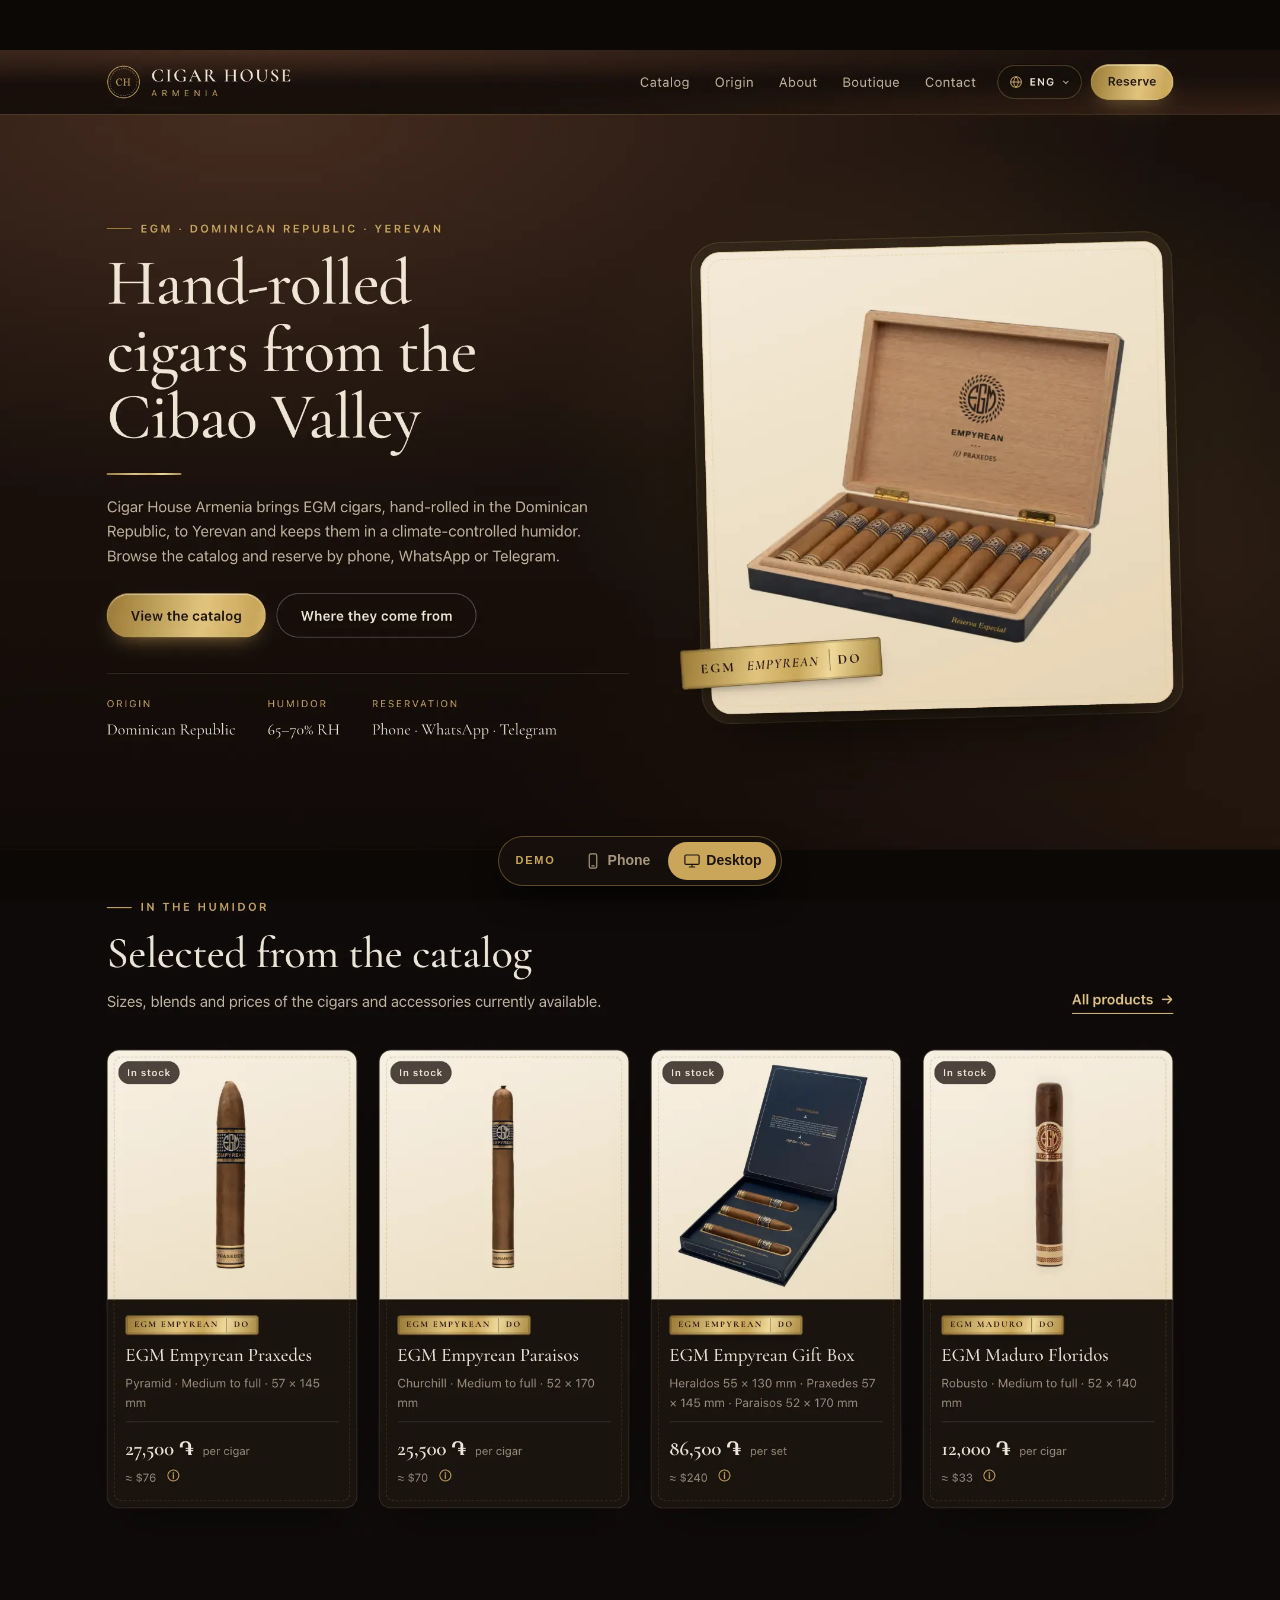
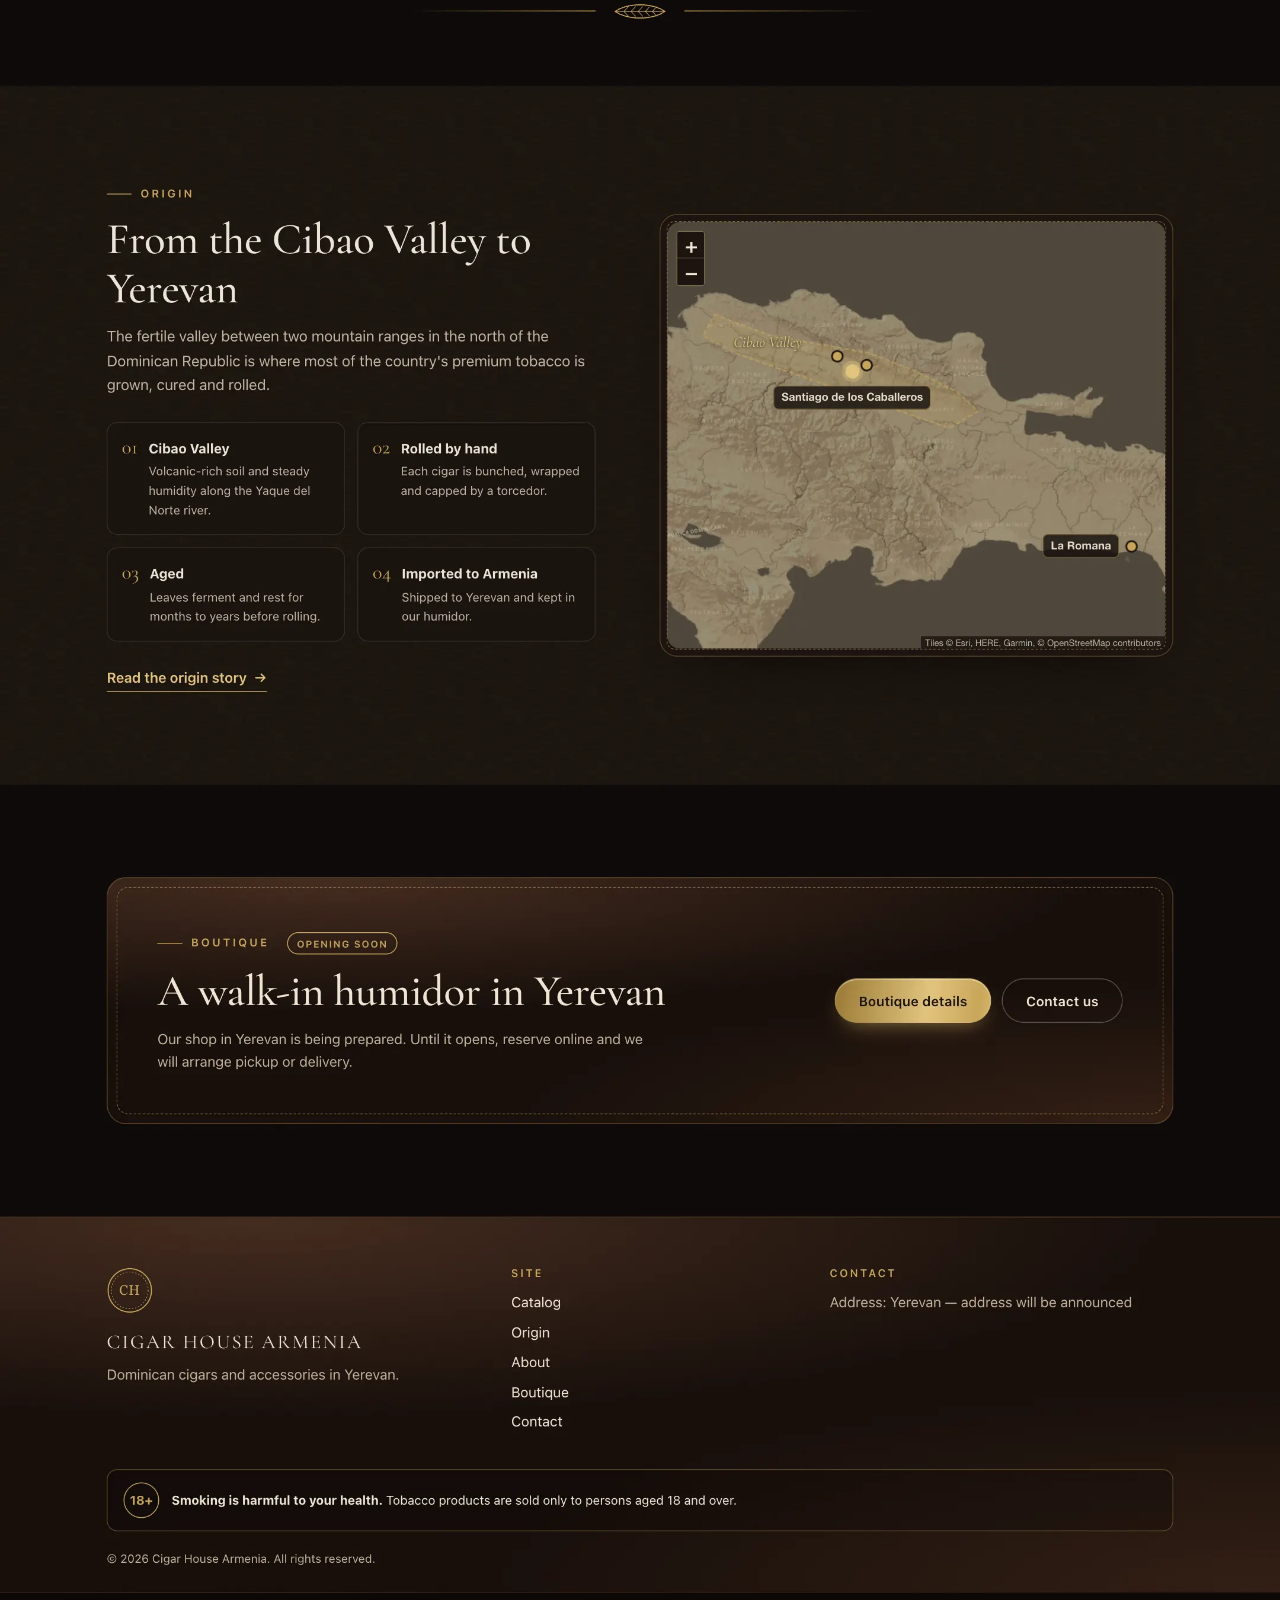
==== cigar-house/index.html @ 589b7ca7 "Add Cigar House Armenia screenshot demo Co-Authored-By: Claude Opus 5.5 <noreply@anthropic.com>" ====
<!doctype html>
<html lang="en">
  <head>
    <meta charset="utf-8" />
    <meta name="viewport" content="width=device-width, initial-scale=1, viewport-fit=cover" />
    <meta name="robots" content="noindex, nofollow, noarchive" />
    <meta name="theme-color" content="#120d0a" />
    <title>Cigar House Armenia · Demo</title>
    <link rel="icon" href="data:image/svg+xml,%3Csvg xmlns='http://www.w3.org/2000/svg' viewBox='0 0 64 64'%3E%3Ccircle cx='32' cy='32' r='30' fill='%23120d0a' stroke='%23c9a65a' stroke-width='3'/%3E%3Ctext x='32' y='41' text-anchor='middle' font-family='Georgia,serif' font-size='24' fill='%23c9a65a'%3ECH%3C/text%3E%3C/svg%3E" />
    <link rel="stylesheet" href="style.css" />
  </head>
  <body>
    <div id="app" class="app" aria-live="polite"></div>

    <div class="switch" role="group" aria-label="Preview size">
      <span class="switch__tag">Demo</span>
      <button type="button" class="switch__btn" data-view="mobile" aria-pressed="false">
        <svg viewBox="0 0 24 24" aria-hidden="true"><rect x="7" y="2.5" width="10" height="19" rx="2.2" /><path d="M10.5 18.5h3" /></svg>
        Phone
      </button>
      <button type="button" class="switch__btn" data-view="desktop" aria-pressed="false">
        <svg viewBox="0 0 24 24" aria-hidden="true"><rect x="2.5" y="4" width="19" height="12.5" rx="1.6" /><path d="M8.5 20h7M12 16.5V20" /></svg>
        Desktop
      </button>
    </div>

    <div id="toast" class="toast" role="status" hidden></div>
    <noscript><p class="noscript">This demo needs JavaScript.</p></noscript>
    <script src="app.js" defer></script>
  </body>
</html>
---- cigar-house/style.css ----
:root {
  --bg: #0b0806;
  --panel: #1d1410;
  --gold: #c9a65a;
  --gold-bright: #e2c47e;
  --ink: #efe5d3;
  --muted: #a8977f;
  color-scheme: dark;
}
* {
  box-sizing: border-box;
}
html,
body {
  margin: 0;
  background: var(--bg);
  color: var(--ink);
  font: 15px/1.4 -apple-system, BlinkMacSystemFont, "Segoe UI", Roboto, Arial, sans-serif;
  -webkit-tap-highlight-color: transparent;
}
body {
  min-height: 100dvh;
  padding-bottom: calc(84px + env(safe-area-inset-bottom));
}
img {
  display: block;
  width: 100%;
  height: auto;
  user-select: none;
  -webkit-user-drag: none;
  -webkit-touch-callout: none;
}

/* ---------- Page frame ---------- */
.frame {
  position: relative;
  margin: 0 auto;
  background: #0f0b09;
}
.frame--desktop {
  width: min(100%, 1440px);
}
.frame--mobile {
  width: 100%;
}
/* Phone view on a large screen: a phone-width column with a soft frame. */
@media (min-width: 560px) {
  .frame--mobile {
    width: 390px;
    margin-top: 28px;
    border-radius: 28px;
    overflow: clip;
    box-shadow:
      0 0 0 10px #17110d,
      0 0 0 11px rgba(201, 166, 90, 0.35),
      0 40px 80px -20px rgba(0, 0, 0, 0.9);
  }
}
.hdr {
  position: sticky;
  top: 0;
  z-index: 20;
}
.page-body {
  position: relative;
}
.layer {
  position: absolute;
  inset: 0;
}

/* ---------- Click areas ---------- */
.hs {
  position: absolute;
  display: block;
  border-radius: 8px;
  cursor: pointer;
  background: transparent;
  border: 0;
  padding: 0;
  outline-offset: 2px;
  transition: box-shadow 0.15s ease, background-color 0.15s ease;
}
@media (hover: hover) {
  .hs:hover {
    box-shadow: inset 0 0 0 2px rgba(226, 196, 126, 0.55);
    background: rgba(226, 196, 126, 0.06);
  }
}
.hs:focus-visible {
  outline: 2px solid var(--gold-bright);
}
/* Tap outside any link: briefly show where the clickable areas are. */
.hint .hs {
  box-shadow: inset 0 0 0 2px rgba(226, 196, 126, 0.75);
  background: rgba(226, 196, 126, 0.12);
}

/* Pre-captured states (taste chart thirds) */
.state {
  position: absolute;
}
.state img {
  position: absolute;
  inset: 0;
  height: 100%;
}

/* ---------- Overlays ---------- */
.overlay {
  position: fixed;
  inset: 0;
  z-index: 50;
  overflow-y: auto;
  overscroll-behavior: contain;
}
.overlay__backdrop {
  position: fixed;
  inset: 0;
  background: rgba(6, 4, 3, 0.62);
  border: 0;
  padding: 0;
  cursor: default;
}
.drawer {
  position: relative;
  width: 100%;
  margin: 0 auto;
  pointer-events: none;
}
@media (min-width: 560px) {
  .drawer {
    width: 390px;
    margin-top: 28px;
  }
}
.drawer__panel {
  position: absolute;
  top: 0;
  min-height: 100dvh;
  background: linear-gradient(180deg, #2a1c15, #1d1410 60%);
  pointer-events: auto;
  box-shadow: -20px 0 50px rgba(0, 0, 0, 0.6);
}
.langmenu {
  position: absolute;
  z-index: 30;
  border-radius: 12px;
  overflow: hidden;
  box-shadow: 0 24px 48px -16px rgba(0, 0, 0, 0.85);
}

/* Age gate */
.gate {
  position: fixed;
  inset: 0;
  z-index: 60;
  display: grid;
  place-items: center;
  background: var(--bg);
}
.gate__box {
  position: relative;
  width: min(100vw, 100dvh * var(--ar));
  aspect-ratio: var(--ar);
}
@media (min-width: 560px) {
  .gate--mobile .gate__box {
    width: min(390px, 100dvh * var(--ar));
    border-radius: 28px;
    overflow: hidden;
    box-shadow: 0 0 0 10px #17110d, 0 0 0 11px rgba(201, 166, 90, 0.35);
  }
}

/* ---------- Phone / Desktop switch ---------- */
.switch {
  position: fixed;
  left: 50%;
  bottom: calc(14px + env(safe-area-inset-bottom));
  z-index: 70;
  display: flex;
  align-items: center;
  gap: 4px;
  padding: 5px;
  transform: translateX(-50%);
  border-radius: 999px;
  border: 1px solid rgba(201, 166, 90, 0.4);
  background: rgba(23, 17, 13, 0.92);
  backdrop-filter: blur(10px);
  -webkit-backdrop-filter: blur(10px);
  box-shadow: 0 14px 34px -10px rgba(0, 0, 0, 0.9);
}
.switch__tag {
  padding: 0 10px 0 12px;
  color: var(--gold);
  font-size: 11px;
  font-weight: 700;
  letter-spacing: 0.16em;
  text-transform: uppercase;
}
.switch__btn {
  display: inline-flex;
  align-items: center;
  gap: 6px;
  height: 38px;
  padding: 0 14px;
  border: 0;
  border-radius: 999px;
  background: transparent;
  color: var(--muted);
  font: inherit;
  font-size: 14px;
  font-weight: 600;
  cursor: pointer;
}
.switch__btn svg {
  width: 18px;
  height: 18px;
  fill: none;
  stroke: currentColor;
  stroke-width: 1.6;
  stroke-linecap: round;
}
.switch__btn[aria-pressed="true"] {
  background: var(--gold);
  color: #1d1410;
}

/* ---------- Toast ---------- */
.toast {
  position: fixed;
  left: 50%;
  bottom: calc(76px + env(safe-area-inset-bottom));
  z-index: 80;
  width: max-content;
  max-width: min(92vw, 440px);
  padding: 12px 16px;
  transform: translateX(-50%);
  border-radius: 12px;
  border: 1px solid rgba(201, 166, 90, 0.4);
  background: var(--panel);
  color: var(--ink);
  font-size: 14px;
  text-align: center;
  box-shadow: 0 18px 40px -12px rgba(0, 0, 0, 0.9);
}
.toast[hidden] {
  display: none;
}

.loading,
.noscript {
  padding: 40vh 20px 0;
  color: var(--muted);
  text-align: center;
}
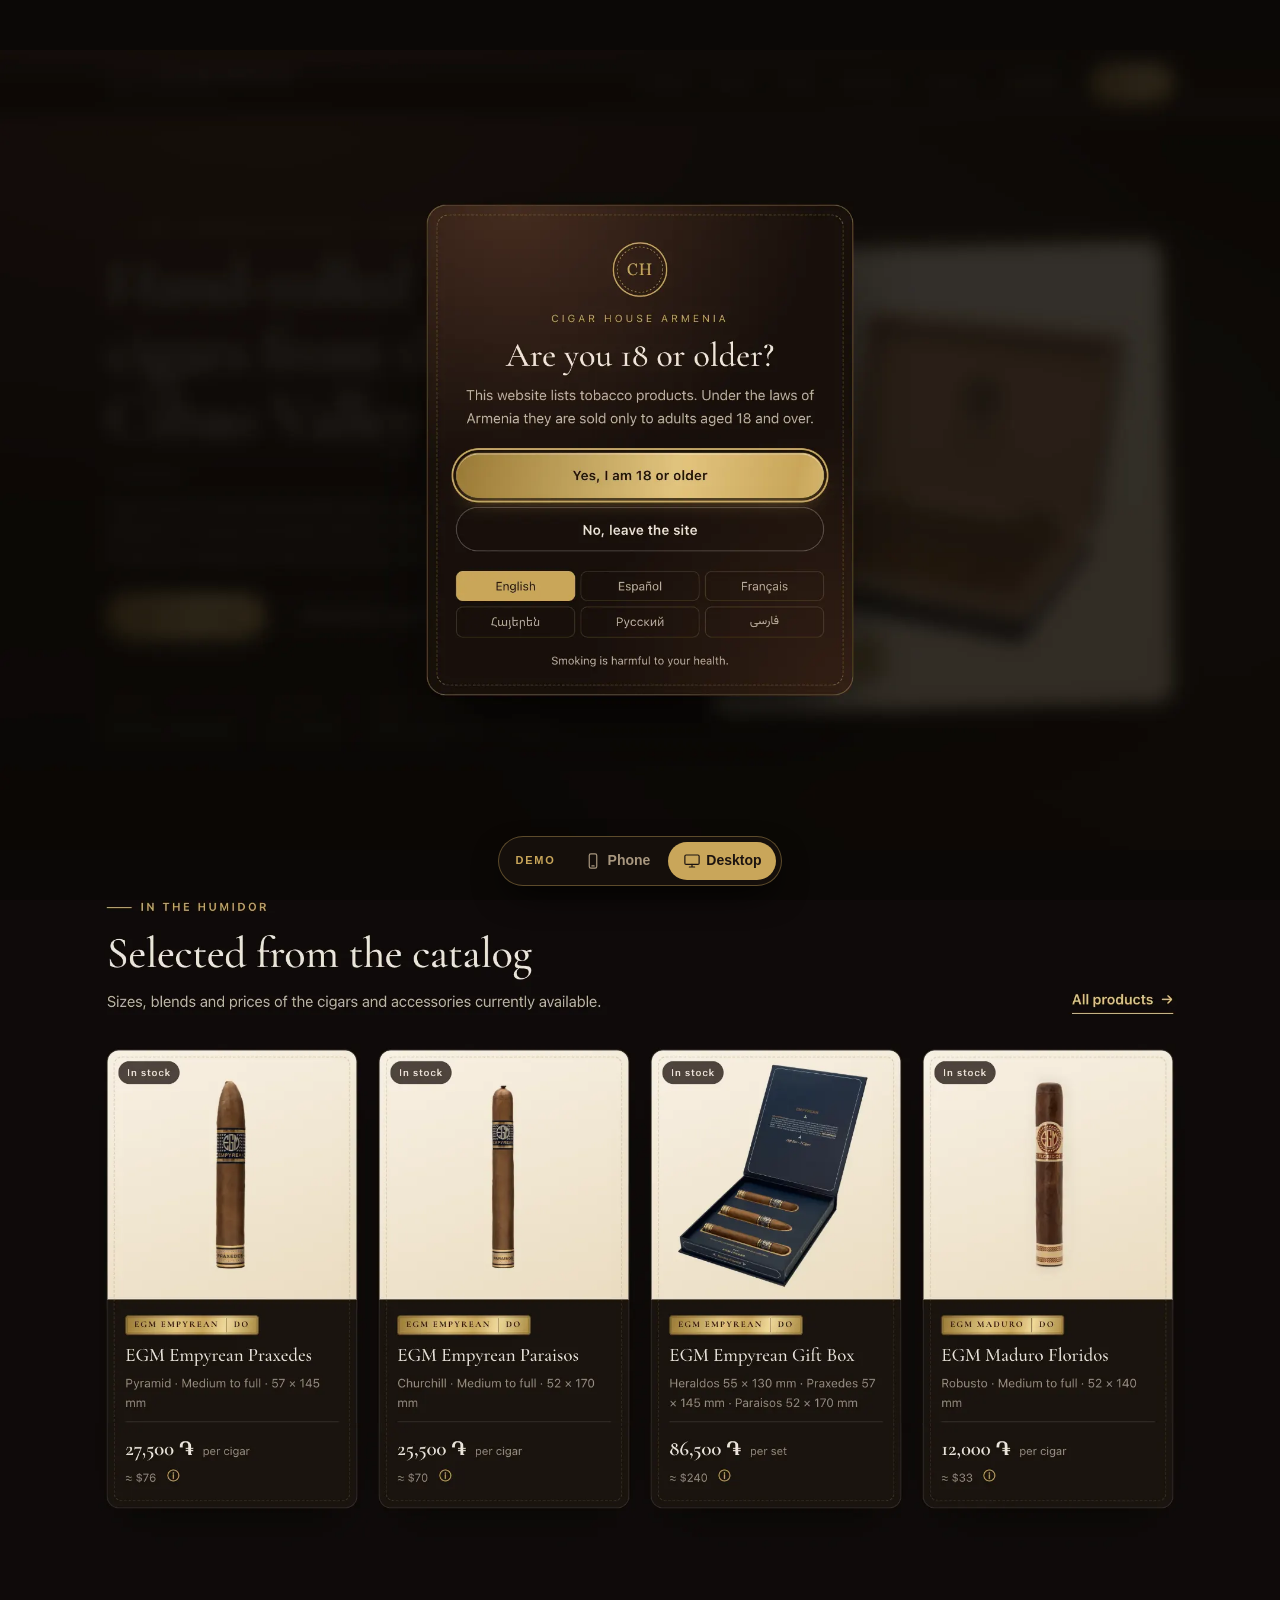
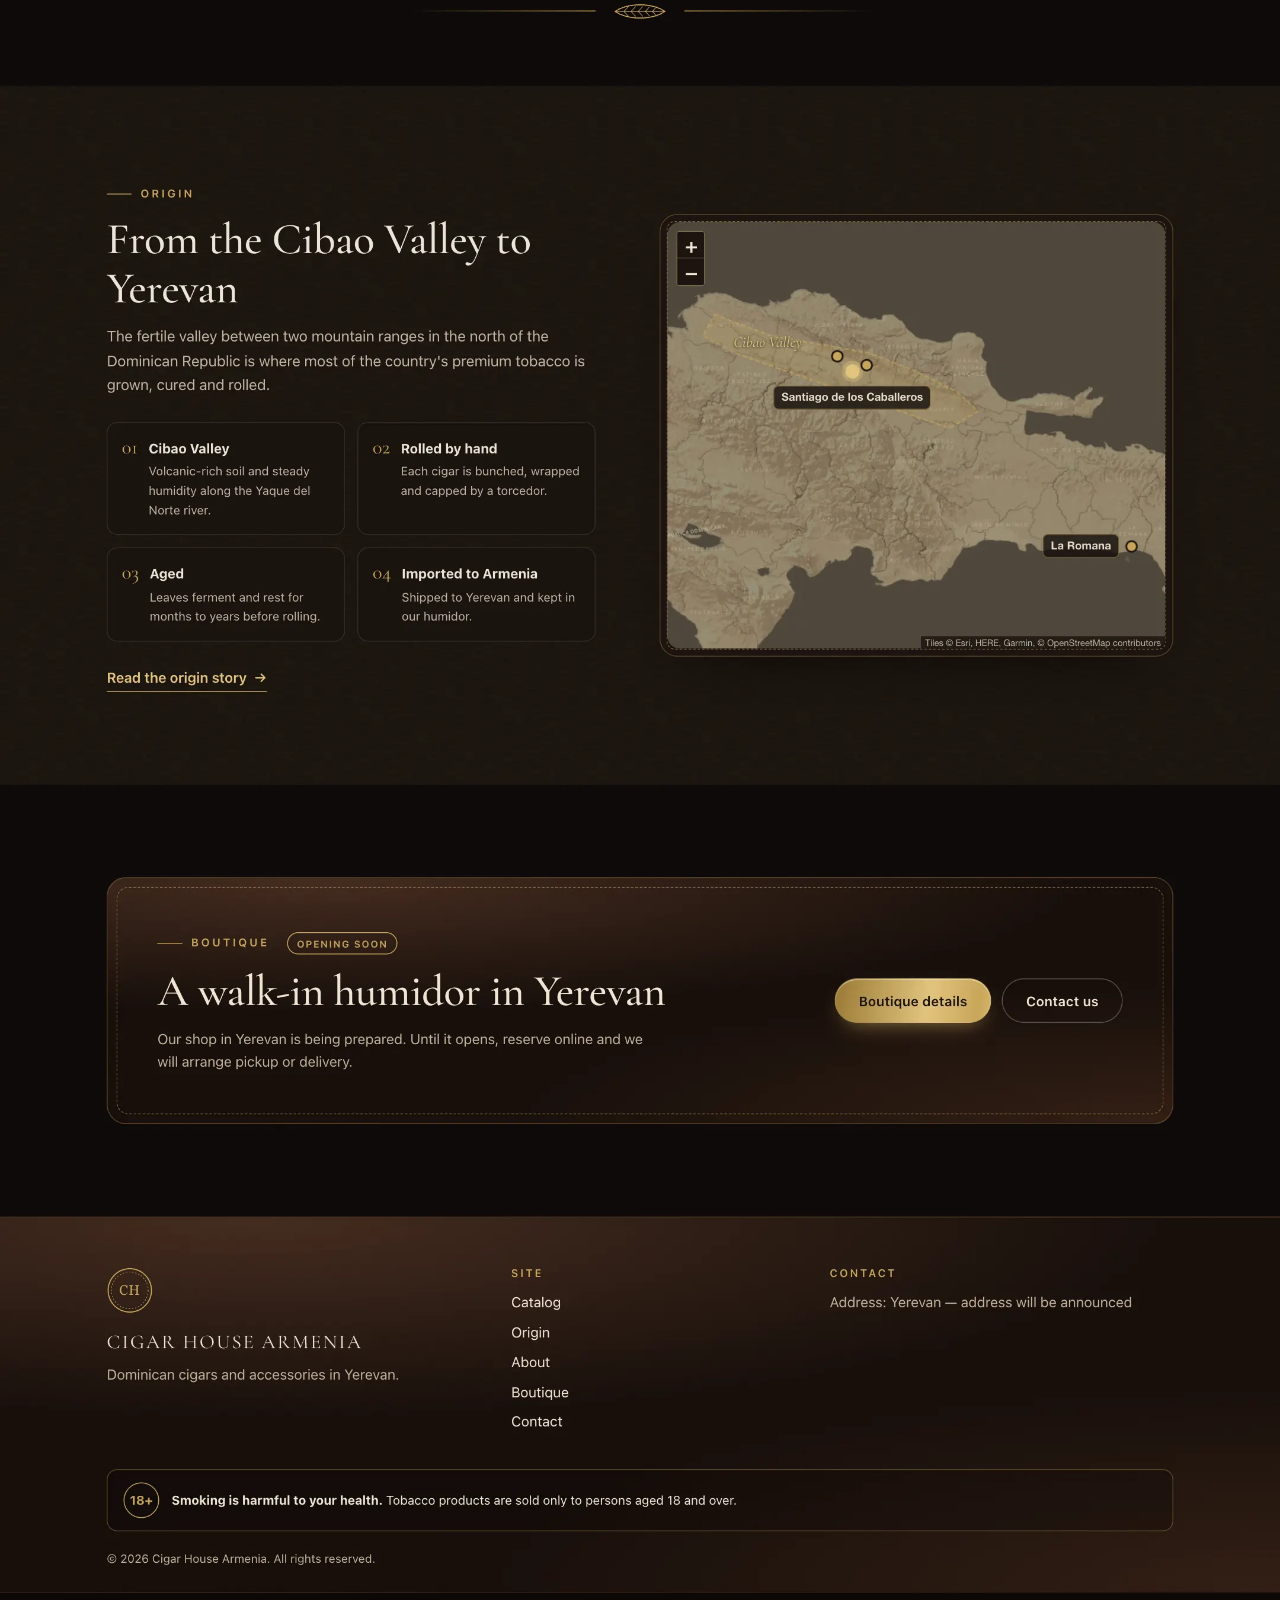
==== commit b2a2a8d8: "Cigar House demo: version image URLs Co-Authored-By: Claude Opus 5.5 <noreply@anthropic.com>" ====
--- a/cigar-house/index.html
+++ b/cigar-house/index.html
@@ -7,7 +7,7 @@
     <meta name="theme-color" content="#120d0a" />
     <title>Cigar House Armenia · Demo</title>
     <link rel="icon" href="data:image/svg+xml,%3Csvg xmlns='http://www.w3.org/2000/svg' viewBox='0 0 64 64'%3E%3Ccircle cx='32' cy='32' r='30' fill='%23120d0a' stroke='%23c9a65a' stroke-width='3'/%3E%3Ctext x='32' y='41' text-anchor='middle' font-family='Georgia,serif' font-size='24' fill='%23c9a65a'%3ECH%3C/text%3E%3C/svg%3E" />
-    <link rel="stylesheet" href="style.css" />
+    <link rel="stylesheet" href="style.css?v=2" />
   </head>
   <body>
     <div id="app" class="app" aria-live="polite"></div>
@@ -26,6 +26,6 @@
 
     <div id="toast" class="toast" role="status" hidden></div>
     <noscript><p class="noscript">This demo needs JavaScript.</p></noscript>
-    <script src="app.js" defer></script>
+    <script src="app.js?v=2" defer></script>
   </body>
 </html>
